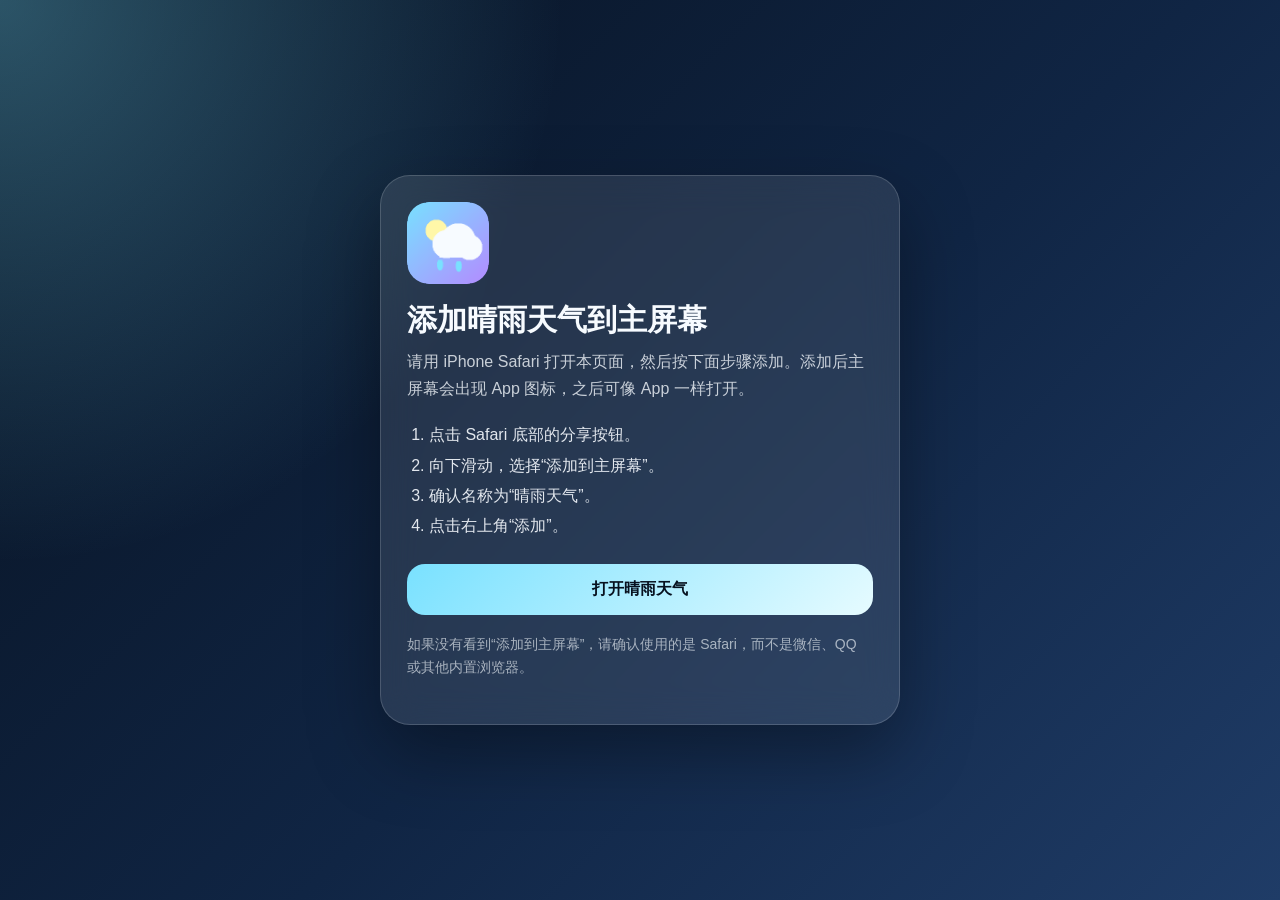
==== install-guide.html @ 5c501391 "Deploy Qingyu Weather PWA" ====
<!doctype html>
<html lang="zh-CN">
<head>
  <meta charset="utf-8">
  <meta name="viewport" content="width=device-width, initial-scale=1, viewport-fit=cover">
  <meta name="theme-color" content="#102544">
  <title>添加晴雨天气到主屏幕</title>
  <style>
    * {
      box-sizing: border-box;
    }

    body {
      min-height: 100vh;
      min-height: 100dvh;
      margin: 0;
      padding: max(24px, env(safe-area-inset-top)) 18px max(24px, env(safe-area-inset-bottom));
      display: grid;
      place-items: center;
      font-family: -apple-system, BlinkMacSystemFont, "Segoe UI", "PingFang SC", sans-serif;
      color: #f7fbff;
      background:
        radial-gradient(circle at top left, rgba(121, 225, 255, .32), transparent 36%),
        linear-gradient(135deg, #07111f, #102544 55%, #1f3c67);
    }

    main {
      width: min(520px, 100%);
      padding: 26px;
      border: 1px solid rgba(255, 255, 255, .16);
      border-radius: 30px;
      background: rgba(255, 255, 255, .1);
      box-shadow: 0 28px 70px rgba(0, 0, 0, .35);
      backdrop-filter: blur(18px);
    }

    img {
      width: 82px;
      height: 82px;
      border-radius: 22px;
      display: block;
      margin-bottom: 18px;
    }

    h1 {
      margin: 0 0 10px;
      font-size: 30px;
      line-height: 1.2;
    }

    p {
      margin: 0 0 18px;
      color: rgba(247, 251, 255, .78);
      line-height: 1.7;
    }

    ol {
      margin: 0;
      padding-left: 22px;
      color: rgba(247, 251, 255, .9);
      line-height: 1.9;
    }

    a {
      display: block;
      margin-top: 22px;
      padding: 15px 18px;
      border-radius: 18px;
      color: #07111f;
      font-weight: 800;
      text-align: center;
      text-decoration: none;
      background: linear-gradient(135deg, #79e1ff, #e6fbff);
    }

    .note {
      margin-top: 18px;
      font-size: 14px;
      color: rgba(247, 251, 255, .62);
    }
  </style>
</head>
<body>
  <main>
    <img src="./apple-touch-icon.png" alt="晴雨天气图标">
    <h1>添加晴雨天气到主屏幕</h1>
    <p>请用 iPhone Safari 打开本页面，然后按下面步骤添加。添加后主屏幕会出现 App 图标，之后可像 App 一样打开。</p>
    <ol>
      <li>点击 Safari 底部的分享按钮。</li>
      <li>向下滑动，选择“添加到主屏幕”。</li>
      <li>确认名称为“晴雨天气”。</li>
      <li>点击右上角“添加”。</li>
    </ol>
    <a href="./index.html">打开晴雨天气</a>
    <p class="note">如果没有看到“添加到主屏幕”，请确认使用的是 Safari，而不是微信、QQ 或其他内置浏览器。</p>
  </main>
</body>
</html>
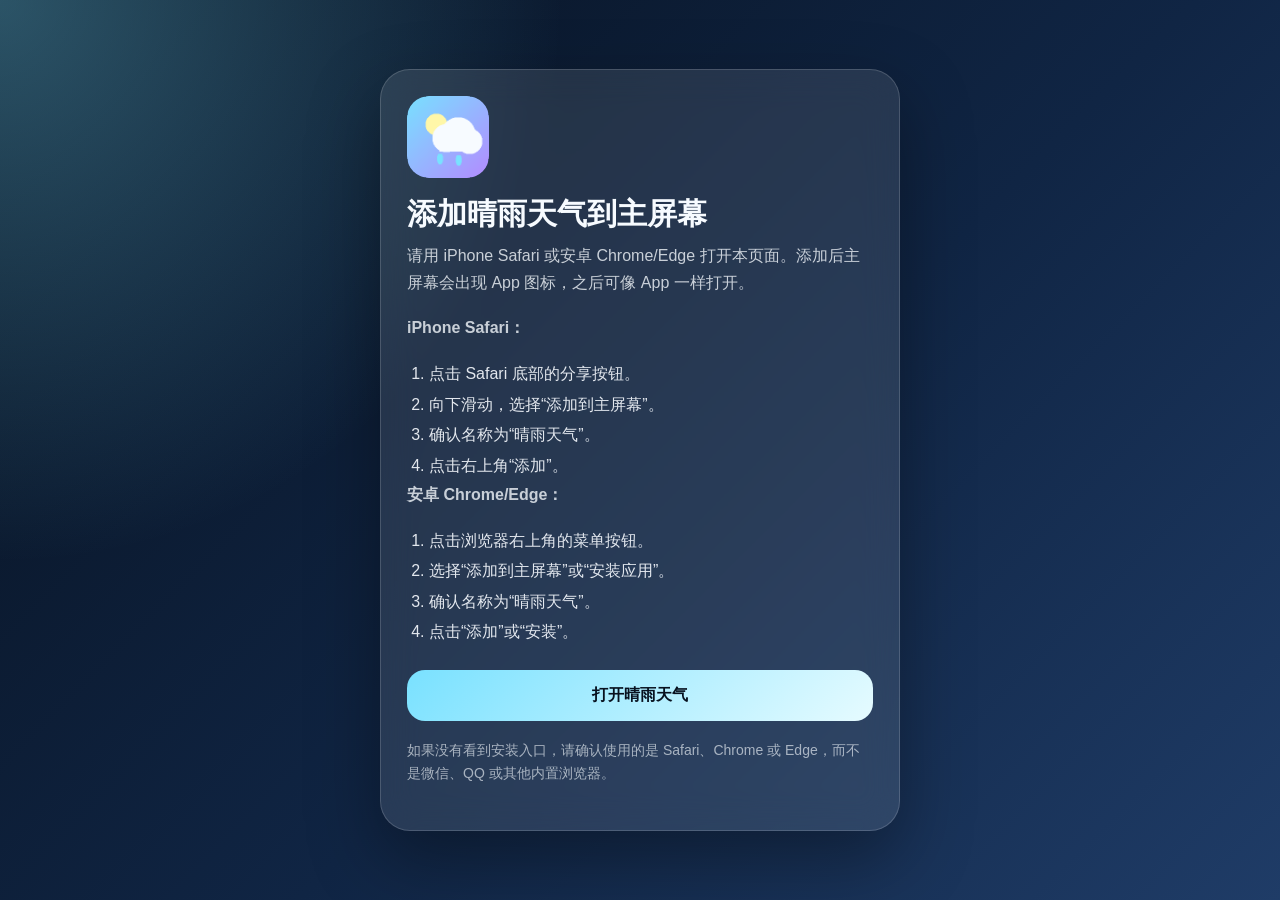
==== commit 656f2b81: "Improve Android PWA support and compact weather cards" ====
--- a/install-guide.html
+++ b/install-guide.html
@@ -4,6 +4,7 @@
   <meta charset="utf-8">
   <meta name="viewport" content="width=device-width, initial-scale=1, viewport-fit=cover">
   <meta name="theme-color" content="#102544">
+  <link rel="manifest" href="./manifest.webmanifest">
   <title>添加晴雨天气到主屏幕</title>
   <style>
     * {
@@ -84,15 +85,23 @@
   <main>
     <img src="./apple-touch-icon.png" alt="晴雨天气图标">
     <h1>添加晴雨天气到主屏幕</h1>
-    <p>请用 iPhone Safari 打开本页面，然后按下面步骤添加。添加后主屏幕会出现 App 图标，之后可像 App 一样打开。</p>
+    <p>请用 iPhone Safari 或安卓 Chrome/Edge 打开本页面。添加后主屏幕会出现 App 图标，之后可像 App 一样打开。</p>
+    <p><strong>iPhone Safari：</strong></p>
     <ol>
       <li>点击 Safari 底部的分享按钮。</li>
       <li>向下滑动，选择“添加到主屏幕”。</li>
       <li>确认名称为“晴雨天气”。</li>
       <li>点击右上角“添加”。</li>
     </ol>
+    <p><strong>安卓 Chrome/Edge：</strong></p>
+    <ol>
+      <li>点击浏览器右上角的菜单按钮。</li>
+      <li>选择“添加到主屏幕”或“安装应用”。</li>
+      <li>确认名称为“晴雨天气”。</li>
+      <li>点击“添加”或“安装”。</li>
+    </ol>
     <a href="./index.html">打开晴雨天气</a>
-    <p class="note">如果没有看到“添加到主屏幕”，请确认使用的是 Safari，而不是微信、QQ 或其他内置浏览器。</p>
+    <p class="note">如果没有看到安装入口，请确认使用的是 Safari、Chrome 或 Edge，而不是微信、QQ 或其他内置浏览器。</p>
   </main>
 </body>
 </html>
